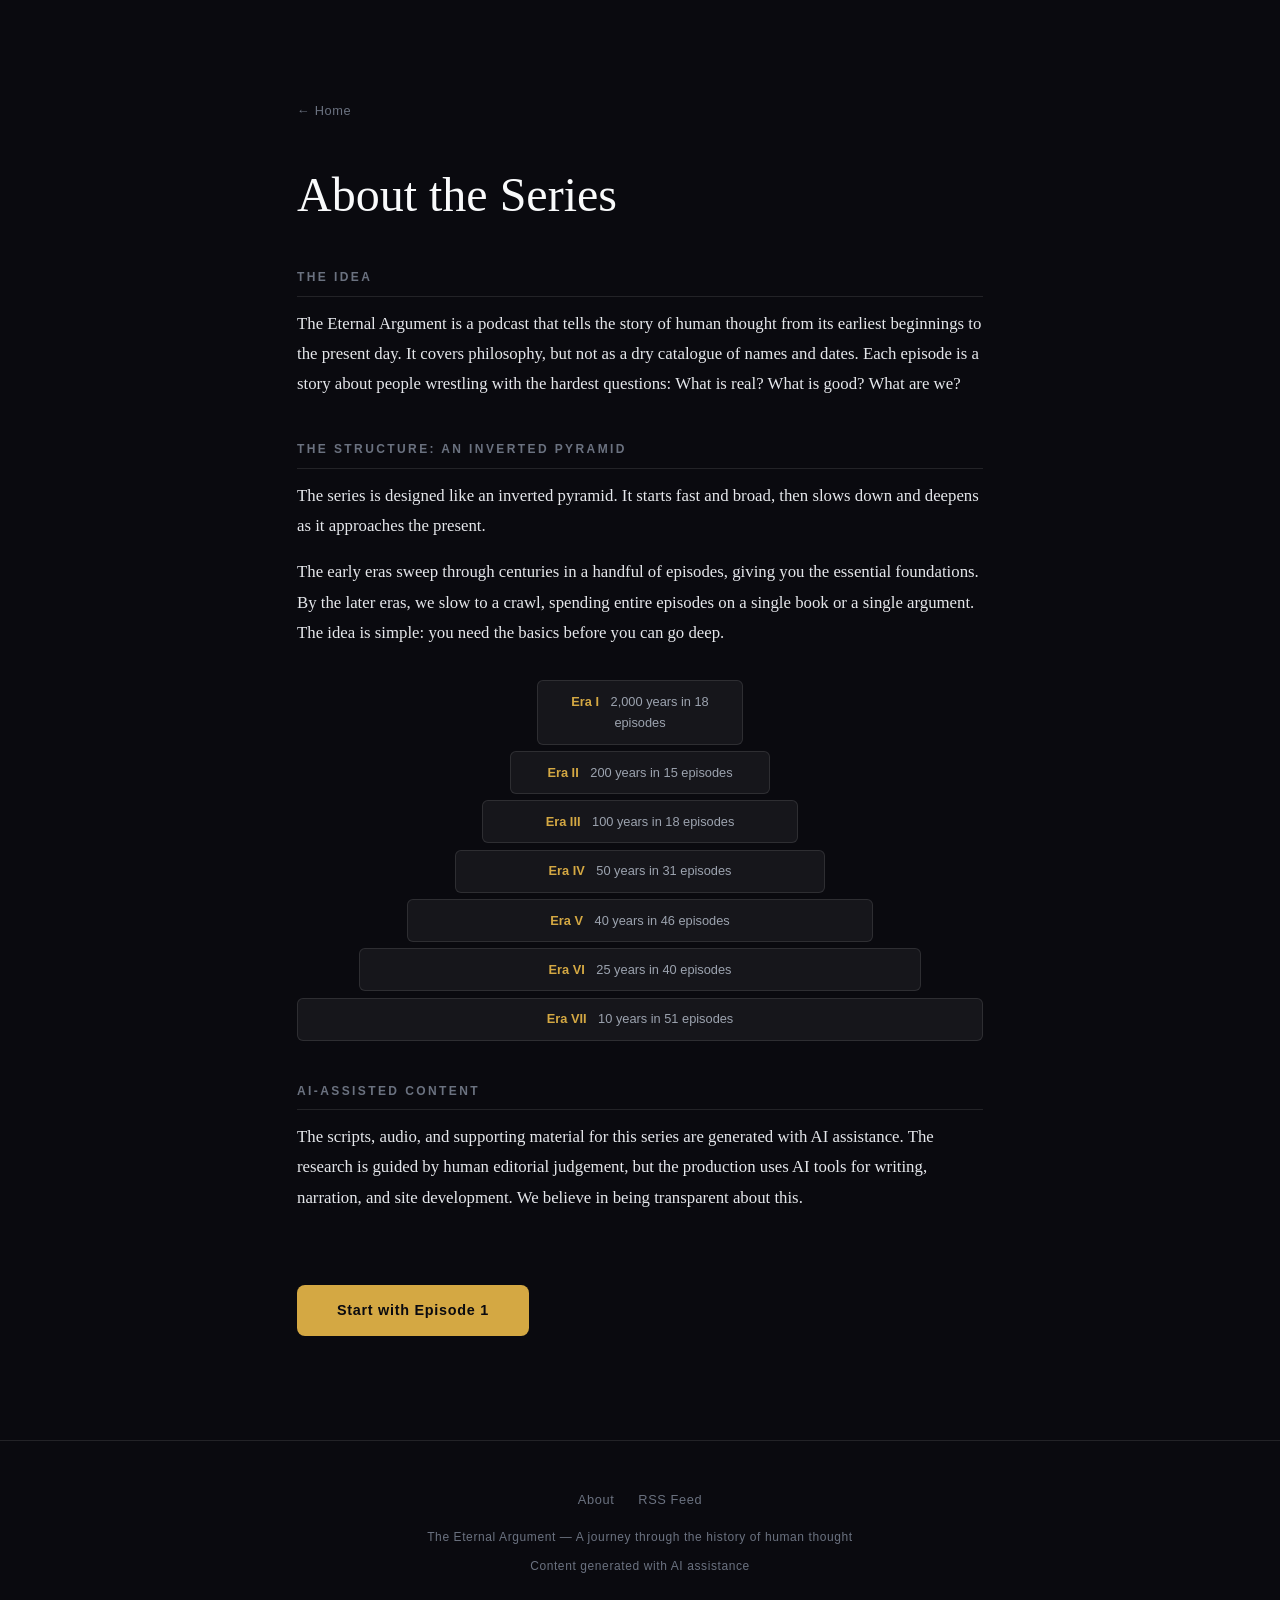
==== about.html @ a3d79c55 "Add about page, RSS feed, favicon, meta tags, and site improvements - About page with inverted pyram" ====
<!DOCTYPE html>
<html lang="en">
<head>
    <meta charset="UTF-8">
    <meta name="viewport" content="width=device-width, initial-scale=1.0">
    <title>About — The Eternal Argument</title>
    <meta name="description" content="About The Eternal Argument podcast — a journey through the history of human thought, structured as an inverted pyramid.">
    <meta property="og:title" content="About — The Eternal Argument">
    <meta property="og:description" content="About The Eternal Argument podcast — from myth to machine.">
    <meta property="og:type" content="website">
    <meta name="twitter:card" content="summary">
    <link rel="icon" href="assets/favicon.svg" type="image/svg+xml">
    <link rel="stylesheet" href="styles.css">
</head>
<body data-page="about">

    <!-- Top Bar -->
    <nav class="top-bar visible">
        <a href="index.html" class="site-title">The Eternal Argument</a>
        <div class="search-container">
            <span class="search-icon">&#x1F50D;</span>
            <input type="text" class="search-input" placeholder="Search episodes...">
            <div class="search-results"></div>
        </div>
    </nav>

    <div class="about-page">
        <header class="about-header">
            <a href="index.html" class="back-link">&larr; Home</a>
            <h1>About the Series</h1>
        </header>

        <main class="about-body">
            <section class="about-section">
                <h2>The Idea</h2>
                <p>The Eternal Argument is a podcast that tells the story of human thought from its earliest beginnings to the present day. It covers philosophy, but not as a dry catalogue of names and dates. Each episode is a story about people wrestling with the hardest questions: What is real? What is good? What are we?</p>
            </section>

            <section class="about-section">
                <h2>The Structure: An Inverted Pyramid</h2>
                <p>The series is designed like an inverted pyramid. It starts fast and broad, then slows down and deepens as it approaches the present.</p>
                <p>The early eras sweep through centuries in a handful of episodes, giving you the essential foundations. By the later eras, we slow to a crawl, spending entire episodes on a single book or a single argument. The idea is simple: you need the basics before you can go deep.</p>
                <div class="pyramid">
                    <div class="pyramid-row" style="--width: 30%"><span>Era I</span> 2,000 years in 18 episodes</div>
                    <div class="pyramid-row" style="--width: 38%"><span>Era II</span> 200 years in 15 episodes</div>
                    <div class="pyramid-row" style="--width: 46%"><span>Era III</span> 100 years in 18 episodes</div>
                    <div class="pyramid-row" style="--width: 54%"><span>Era IV</span> 50 years in 31 episodes</div>
                    <div class="pyramid-row" style="--width: 68%"><span>Era V</span> 40 years in 46 episodes</div>
                    <div class="pyramid-row" style="--width: 82%"><span>Era VI</span> 25 years in 40 episodes</div>
                    <div class="pyramid-row" style="--width: 100%"><span>Era VII</span> 10 years in 51 episodes</div>
                </div>
            </section>

            <section class="about-section">
                <h2>AI-Assisted Content</h2>
                <p>The scripts, audio, and supporting material for this series are generated with AI assistance. The research is guided by human editorial judgement, but the production uses AI tools for writing, narration, and site development. We believe in being transparent about this.</p>
            </section>

            <section class="about-section">
                <a href="episode.html?ep=1" class="cta-button">Start with Episode 1</a>
            </section>
        </main>
    </div>

    <footer class="site-footer">
        <div class="footer-links">
            <a href="about.html">About</a>
            <a href="feed.xml">RSS Feed</a>
        </div>
        <div>The Eternal Argument &mdash; A journey through the history of human thought</div>
        <div>Content generated with AI assistance</div>
    </footer>

    <script src="script.js"></script>
</body>
</html>
---- styles.css ----
/* ============================================
   The Eternal Argument — Global Styles
   Dark/Cinematic Theme
   ============================================ */

/* --- Reset & Base --- */
*, *::before, *::after {
    margin: 0;
    padding: 0;
    box-sizing: border-box;
}

:root {
    --bg-deep: #0a0a0f;
    --bg-surface: #111827;
    --bg-card: rgba(255, 255, 255, 0.05);
    --bg-card-hover: rgba(255, 255, 255, 0.08);
    --border-subtle: rgba(255, 255, 255, 0.1);
    --border-hover: rgba(255, 255, 255, 0.2);
    --text-primary: #f9fafb;
    --text-body: #e5e7eb;
    --text-muted: #9ca3af;
    --text-dim: #6b7280;
    --accent-gold: #d4a843;
    --era-1: #c9a84c;
    --era-2: #3b82f6;
    --era-3: #ef4444;
    --era-4: #8b5cf6;
    --era-5: #06b6d4;
    --era-6: #22c55e;
    --era-7: #f97316;
}

html {
    scroll-behavior: smooth;
}

body {
    font-family: 'Georgia', 'Times New Roman', serif;
    line-height: 1.7;
    color: var(--text-body);
    background: var(--bg-deep);
    min-height: 100vh;
}

a {
    color: var(--accent-gold);
    text-decoration: none;
    transition: color 0.3s ease;
}

a:hover {
    color: #e8c05a;
}

/* --- Progress Bar --- */
.progress-bar {
    position: fixed;
    top: 0;
    left: 0;
    width: 0%;
    height: 3px;
    background: linear-gradient(90deg, var(--accent-gold), #e8c05a);
    z-index: 1001;
    transition: width 0.15s ease;
}

/* --- Navigation / Search Bar --- */
.top-bar {
    position: fixed;
    top: 0;
    left: 0;
    right: 0;
    z-index: 100;
    padding: 1rem 2rem;
    display: flex;
    align-items: center;
    justify-content: space-between;
    background: rgba(10, 10, 15, 0.85);
    backdrop-filter: blur(20px);
    border-bottom: 1px solid var(--border-subtle);
    transform: translateY(-100%);
    transition: transform 0.3s ease;
}

.top-bar.visible {
    transform: translateY(0);
}

.top-bar .site-title {
    font-family: -apple-system, BlinkMacSystemFont, 'Segoe UI', sans-serif;
    font-size: 0.9rem;
    font-weight: 600;
    color: var(--accent-gold);
    letter-spacing: 0.05em;
    text-transform: uppercase;
}

.search-container {
    position: relative;
}

.search-input {
    padding: 0.5rem 1rem 0.5rem 2.5rem;
    border: 1px solid var(--border-subtle);
    border-radius: 8px;
    background: rgba(255, 255, 255, 0.05);
    color: var(--text-body);
    font-family: -apple-system, BlinkMacSystemFont, 'Segoe UI', sans-serif;
    font-size: 0.85rem;
    width: 250px;
    transition: all 0.3s ease;
    outline: none;
}

.search-input::placeholder {
    color: var(--text-dim);
}

.search-input:focus {
    border-color: var(--accent-gold);
    background: rgba(255, 255, 255, 0.08);
    width: 300px;
}

.search-icon {
    position: absolute;
    left: 0.75rem;
    top: 50%;
    transform: translateY(-50%);
    color: var(--text-dim);
    font-size: 0.85rem;
}

.search-results {
    position: absolute;
    top: calc(100% + 0.5rem);
    right: 0;
    width: 400px;
    max-height: 400px;
    overflow-y: auto;
    background: rgba(17, 24, 39, 0.98);
    border: 1px solid var(--border-subtle);
    border-radius: 12px;
    display: none;
    z-index: 200;
}

.search-results.active {
    display: block;
}

.search-result-item {
    padding: 0.75rem 1rem;
    border-bottom: 1px solid var(--border-subtle);
    cursor: pointer;
    transition: background 0.2s ease;
}

.search-result-item:last-child {
    border-bottom: none;
}

.search-result-item:hover {
    background: rgba(255, 255, 255, 0.05);
}

.search-result-item .ep-number {
    font-family: -apple-system, BlinkMacSystemFont, 'Segoe UI', sans-serif;
    font-size: 0.75rem;
    color: var(--text-dim);
    text-transform: uppercase;
    letter-spacing: 0.05em;
}

.search-result-item .ep-title {
    color: var(--text-primary);
    font-size: 0.9rem;
    margin-top: 0.15rem;
}

.search-result-item .ep-focus {
    color: var(--text-muted);
    font-size: 0.8rem;
    font-style: italic;
}

/* --- Hero Section (Landing Page) --- */
.hero {
    min-height: 100vh;
    display: flex;
    flex-direction: column;
    align-items: center;
    justify-content: center;
    text-align: center;
    padding: 2rem;
    position: relative;
    overflow: hidden;
}

.hero::before {
    content: '';
    position: absolute;
    top: 20%;
    left: 50%;
    transform: translateX(-50%);
    width: 600px;
    height: 400px;
    background: radial-gradient(ellipse at center, rgba(212, 168, 67, 0.06) 0%, transparent 70%);
    pointer-events: none;
}

.hero-content {
    position: relative;
    z-index: 1;
    max-width: 800px;
}

.hero-label {
    font-family: -apple-system, BlinkMacSystemFont, 'Segoe UI', sans-serif;
    font-size: 0.8rem;
    letter-spacing: 0.3em;
    text-transform: uppercase;
    color: var(--accent-gold);
    margin-bottom: 1.5rem;
    opacity: 0;
    animation: fadeIn 1s ease 0.3s forwards;
}

.hero h1 {
    font-size: clamp(2.5rem, 6vw, 5rem);
    font-weight: 400;
    color: var(--text-primary);
    line-height: 1.15;
    margin-bottom: 1.5rem;
    opacity: 0;
    animation: fadeIn 1s ease 0.6s forwards;
}

.hero .tagline {
    font-size: clamp(1rem, 2.5vw, 1.4rem);
    color: var(--text-muted);
    font-style: italic;
    margin-bottom: 2.5rem;
    opacity: 0;
    animation: fadeIn 1s ease 0.9s forwards;
}

.hero .episode-count {
    font-family: -apple-system, BlinkMacSystemFont, 'Segoe UI', sans-serif;
    font-size: 0.85rem;
    color: var(--text-dim);
    letter-spacing: 0.1em;
    opacity: 0;
    animation: fadeIn 1s ease 1.2s forwards;
}

.hero .episode-count span {
    color: var(--accent-gold);
    font-weight: 600;
}

.cta-button {
    display: inline-block;
    margin-top: 2rem;
    padding: 0.85rem 2.5rem;
    font-family: -apple-system, BlinkMacSystemFont, 'Segoe UI', sans-serif;
    font-size: 0.9rem;
    font-weight: 600;
    letter-spacing: 0.05em;
    color: var(--bg-deep);
    background: var(--accent-gold);
    border-radius: 8px;
    text-decoration: none;
    transition: all 0.3s ease;
    opacity: 0;
    animation: fadeIn 1s ease 1.2s forwards;
}

.cta-button:hover {
    background: #e8c05a;
    color: var(--bg-deep);
    transform: translateY(-2px);
    box-shadow: 0 4px 20px rgba(212, 168, 67, 0.3);
}

.scroll-indicator {
    position: absolute;
    bottom: 2rem;
    left: 50%;
    transform: translateX(-50%);
    opacity: 0;
    animation: fadeIn 1s ease 1.5s forwards, float 2s ease-in-out infinite 2s;
}

.scroll-indicator::after {
    content: '';
    display: block;
    width: 2px;
    height: 40px;
    background: linear-gradient(to bottom, var(--accent-gold), transparent);
    margin: 0 auto;
}

/* --- Era Timeline (Landing Page) --- */
.eras-section {
    max-width: 900px;
    margin: 0 auto;
    padding: 4rem 2rem 6rem;
}

.section-heading {
    font-family: -apple-system, BlinkMacSystemFont, 'Segoe UI', sans-serif;
    font-size: 0.8rem;
    letter-spacing: 0.25em;
    text-transform: uppercase;
    color: var(--text-dim);
    text-align: center;
    margin-bottom: 3rem;
}

.era-timeline {
    position: relative;
    padding-left: 3rem;
}

.era-timeline::before {
    content: '';
    position: absolute;
    left: 0;
    top: 0;
    bottom: 0;
    width: 2px;
    background: linear-gradient(
        to bottom,
        var(--era-1),
        var(--era-2),
        var(--era-3),
        var(--era-4),
        var(--era-5),
        var(--era-6),
        var(--era-7)
    );
}

.era-card {
    display: block;
    position: relative;
    margin-bottom: 2rem;
    padding: 1.5rem 2rem;
    background: var(--bg-card);
    border: 1px solid var(--border-subtle);
    border-radius: 12px;
    cursor: pointer;
    transition: all 0.3s ease;
    opacity: 0;
    transform: translateX(-20px);
    text-decoration: none;
}

.era-card.visible {
    opacity: 1;
    transform: translateX(0);
}

.era-card::before {
    content: '';
    position: absolute;
    left: -3rem;
    top: 50%;
    transform: translate(-50%, -50%);
    width: 14px;
    height: 14px;
    border-radius: 50%;
    border: 3px solid var(--border-subtle);
    background: var(--bg-deep);
    transition: all 0.3s ease;
    z-index: 1;
}

.era-card:hover {
    background: var(--bg-card-hover);
    border-color: var(--border-hover);
    transform: translateX(4px);
}

.era-card:hover::before {
    transform: translate(-50%, -50%) scale(1.3);
}

.era-card[data-era="1"]::before { border-color: var(--era-1); }
.era-card[data-era="1"]:hover { box-shadow: 0 0 30px rgba(201, 168, 76, 0.1); }
.era-card[data-era="2"]::before { border-color: var(--era-2); }
.era-card[data-era="2"]:hover { box-shadow: 0 0 30px rgba(59, 130, 246, 0.1); }
.era-card[data-era="3"]::before { border-color: var(--era-3); }
.era-card[data-era="3"]:hover { box-shadow: 0 0 30px rgba(239, 68, 68, 0.1); }
.era-card[data-era="4"]::before { border-color: var(--era-4); }
.era-card[data-era="4"]:hover { box-shadow: 0 0 30px rgba(139, 92, 246, 0.1); }
.era-card[data-era="5"]::before { border-color: var(--era-5); }
.era-card[data-era="5"]:hover { box-shadow: 0 0 30px rgba(6, 182, 212, 0.1); }
.era-card[data-era="6"]::before { border-color: var(--era-6); }
.era-card[data-era="6"]:hover { box-shadow: 0 0 30px rgba(34, 197, 94, 0.1); }
.era-card[data-era="7"]::before { border-color: var(--era-7); }
.era-card[data-era="7"]:hover { box-shadow: 0 0 30px rgba(249, 115, 22, 0.1); }

.era-card .era-number {
    font-family: -apple-system, BlinkMacSystemFont, 'Segoe UI', sans-serif;
    font-size: 0.7rem;
    letter-spacing: 0.2em;
    text-transform: uppercase;
    color: var(--text-dim);
    margin-bottom: 0.3rem;
}

.era-card .era-title {
    font-size: 1.4rem;
    color: var(--text-primary);
    font-weight: 400;
    margin-bottom: 0.3rem;
}

.era-card .era-subtitle {
    font-family: -apple-system, BlinkMacSystemFont, 'Segoe UI', sans-serif;
    font-size: 0.85rem;
    color: var(--text-muted);
    margin-bottom: 0.5rem;
}

.era-card .era-desc {
    font-size: 0.9rem;
    color: var(--text-dim);
    font-style: italic;
    margin-bottom: 0.75rem;
    line-height: 1.5;
}

.era-card .era-meta {
    font-family: -apple-system, BlinkMacSystemFont, 'Segoe UI', sans-serif;
    font-size: 0.75rem;
    color: var(--text-dim);
    letter-spacing: 0.05em;
}

.era-card .era-meta span {
    color: var(--text-muted);
}

/* --- Era Page Header --- */
.era-header {
    padding: 6rem 2rem 3rem;
    text-align: center;
    position: relative;
}

.era-header::after {
    content: '';
    position: absolute;
    bottom: 0;
    left: 50%;
    transform: translateX(-50%);
    width: 60px;
    height: 2px;
    background: var(--accent-gold);
}

.era-header .back-link {
    font-family: -apple-system, BlinkMacSystemFont, 'Segoe UI', sans-serif;
    font-size: 0.8rem;
    color: var(--text-dim);
    letter-spacing: 0.05em;
    display: inline-block;
    margin-bottom: 2rem;
    transition: color 0.3s ease;
}

.era-header .back-link:hover {
    color: var(--accent-gold);
}

.era-header .era-number-large {
    font-family: -apple-system, BlinkMacSystemFont, 'Segoe UI', sans-serif;
    font-size: 0.8rem;
    letter-spacing: 0.3em;
    text-transform: uppercase;
    color: var(--text-dim);
    margin-bottom: 0.75rem;
}

.era-header h1 {
    font-size: clamp(2rem, 5vw, 3.5rem);
    font-weight: 400;
    color: var(--text-primary);
    margin-bottom: 0.5rem;
}

.era-header .era-period {
    font-size: 1.1rem;
    color: var(--text-muted);
    font-style: italic;
    margin-bottom: 1rem;
}

.era-header .era-description {
    font-size: 1rem;
    color: var(--text-dim);
    max-width: 600px;
    margin: 0 auto;
    line-height: 1.6;
}

/* --- Section Groups (Era Page) --- */
.sections-container {
    max-width: 900px;
    margin: 0 auto;
    padding: 3rem 2rem 4rem;
}

.section-group {
    margin-bottom: 3rem;
}

.section-group-header {
    margin-bottom: 1.5rem;
    padding-bottom: 0.75rem;
    border-bottom: 1px solid var(--border-subtle);
}

.section-group-header h2 {
    font-size: 1.3rem;
    font-weight: 400;
    color: var(--text-primary);
}

.section-group-header .section-subtitle {
    font-family: -apple-system, BlinkMacSystemFont, 'Segoe UI', sans-serif;
    font-size: 0.8rem;
    color: var(--text-dim);
    font-style: italic;
    margin-top: 0.25rem;
}

/* --- Episode Cards (Era Page) --- */
.episode-list {
    display: flex;
    flex-direction: column;
    gap: 0.75rem;
}

.episode-card {
    display: flex;
    align-items: flex-start;
    gap: 1.25rem;
    padding: 1.25rem 1.5rem;
    background: var(--bg-card);
    border: 1px solid var(--border-subtle);
    border-radius: 10px;
    cursor: pointer;
    transition: all 0.3s ease;
}

.episode-card:hover {
    background: var(--bg-card-hover);
    border-color: var(--border-hover);
    transform: translateX(4px);
}

.episode-card .ep-num {
    font-family: -apple-system, BlinkMacSystemFont, 'Segoe UI', sans-serif;
    font-size: 0.75rem;
    color: var(--text-dim);
    min-width: 2.5rem;
    padding-top: 0.2rem;
    letter-spacing: 0.05em;
}

.episode-card .ep-info {
    flex: 1;
}

.episode-card .ep-title {
    font-size: 1.05rem;
    color: var(--text-primary);
    margin-bottom: 0.2rem;
    line-height: 1.4;
}

.episode-card .ep-focus {
    font-family: -apple-system, BlinkMacSystemFont, 'Segoe UI', sans-serif;
    font-size: 0.8rem;
    color: var(--text-muted);
    font-style: italic;
}

.episode-card .ep-concept {
    font-family: -apple-system, BlinkMacSystemFont, 'Segoe UI', sans-serif;
    font-size: 0.75rem;
    color: var(--text-dim);
    margin-top: 0.4rem;
    line-height: 1.4;
}

.episode-card .ep-badge {
    font-size: 0.6rem;
    color: var(--accent-gold);
    padding-top: 0.3rem;
    opacity: 0.7;
}

.episode-card .ep-soon {
    font-family: -apple-system, BlinkMacSystemFont, 'Segoe UI', sans-serif;
    font-size: 0.6rem;
    letter-spacing: 0.05em;
    text-transform: uppercase;
    color: var(--text-dim);
    padding-top: 0.3rem;
    opacity: 0.5;
}

.episode-card .ep-arrow {
    color: var(--text-dim);
    font-size: 1rem;
    padding-top: 0.2rem;
    transition: transform 0.3s ease, color 0.3s ease;
}

.episode-card:hover .ep-arrow {
    transform: translateX(4px);
    color: var(--accent-gold);
}

/* --- Episode Page --- */
.episode-header {
    padding: 6rem 2rem 3rem;
    max-width: 750px;
    margin: 0 auto;
}

.episode-header .breadcrumb {
    font-family: -apple-system, BlinkMacSystemFont, 'Segoe UI', sans-serif;
    font-size: 0.8rem;
    color: var(--text-dim);
    margin-bottom: 2rem;
    display: flex;
    align-items: center;
    gap: 0.5rem;
    flex-wrap: wrap;
}

.episode-header .breadcrumb a {
    color: var(--text-dim);
}

.episode-header .breadcrumb a:hover {
    color: var(--accent-gold);
}

.episode-header .breadcrumb .separator {
    color: var(--text-dim);
    opacity: 0.5;
}

.episode-header .ep-label {
    font-family: -apple-system, BlinkMacSystemFont, 'Segoe UI', sans-serif;
    font-size: 0.8rem;
    letter-spacing: 0.2em;
    text-transform: uppercase;
    color: var(--text-dim);
    margin-bottom: 0.75rem;
}

.episode-header h1 {
    font-size: clamp(1.8rem, 4vw, 2.8rem);
    font-weight: 400;
    color: var(--text-primary);
    line-height: 1.25;
    margin-bottom: 0.75rem;
}

.episode-header .ep-focus-line {
    font-size: 1.15rem;
    color: var(--text-muted);
    font-style: italic;
}

/* --- Episode Body --- */
.episode-body {
    max-width: 750px;
    margin: 0 auto;
    padding: 2rem 2rem 4rem;
}

.episode-section {
    margin-bottom: 2.5rem;
}

.episode-section h2 {
    font-family: -apple-system, BlinkMacSystemFont, 'Segoe UI', sans-serif;
    font-size: 0.75rem;
    letter-spacing: 0.2em;
    text-transform: uppercase;
    color: var(--text-dim);
    margin-bottom: 0.75rem;
    padding-bottom: 0.5rem;
    border-bottom: 1px solid var(--border-subtle);
}

.episode-section p {
    font-size: 1.05rem;
    line-height: 1.8;
    color: var(--text-body);
}

.highlight-box {
    padding: 1.5rem;
    background: var(--bg-card);
    border-left: 3px solid var(--accent-gold);
    border-radius: 0 10px 10px 0;
    margin-top: 0.5rem;
}

.highlight-box .label {
    font-family: -apple-system, BlinkMacSystemFont, 'Segoe UI', sans-serif;
    font-size: 0.7rem;
    letter-spacing: 0.15em;
    text-transform: uppercase;
    color: var(--accent-gold);
    margin-bottom: 0.4rem;
}

.highlight-box .value {
    font-size: 1.1rem;
    color: var(--text-primary);
    line-height: 1.6;
}

/* --- Transcript --- */
.transcript-content {
    font-size: 1rem;
    line-height: 1.9;
    color: var(--text-body);
}

.transcript-content h1,
.transcript-content h2,
.transcript-content h3 {
    color: var(--text-primary);
    margin-top: 2rem;
    margin-bottom: 0.75rem;
    font-weight: 400;
}

.transcript-content h1 { font-size: 1.4rem; }
.transcript-content h2 { font-size: 1.2rem; }
.transcript-content h3 { font-size: 1.05rem; }

.transcript-content p {
    margin-bottom: 1rem;
}

.transcript-content blockquote {
    border-left: 3px solid var(--accent-gold);
    padding-left: 1.25rem;
    margin: 1.5rem 0;
    color: var(--text-muted);
    font-style: italic;
}

.transcript-content strong {
    color: var(--text-primary);
}

/* --- Audio Player --- */
.audio-section {
    margin: 2rem 0 3rem;
    padding: 2rem;
    background: var(--bg-card);
    border: 1px solid var(--border-subtle);
    border-radius: 12px;
    text-align: center;
}

.audio-section h2 {
    font-family: -apple-system, BlinkMacSystemFont, 'Segoe UI', sans-serif;
    font-size: 0.75rem;
    letter-spacing: 0.2em;
    text-transform: uppercase;
    color: var(--text-dim);
    margin-bottom: 1rem;
    border: none;
    padding: 0;
}

.audio-section audio {
    width: 100%;
    max-width: 500px;
    border-radius: 8px;
}

.audio-coming-soon {
    font-family: -apple-system, BlinkMacSystemFont, 'Segoe UI', sans-serif;
    font-size: 0.9rem;
    color: var(--text-dim);
    font-style: italic;
}

/* --- Navigation (Prev/Next) --- */
.nav-footer {
    max-width: 750px;
    margin: 0 auto;
    padding: 2rem;
    display: flex;
    justify-content: space-between;
    align-items: center;
    gap: 1rem;
    border-top: 1px solid var(--border-subtle);
}

.nav-btn {
    display: flex;
    flex-direction: column;
    gap: 0.2rem;
    padding: 1rem 1.25rem;
    background: var(--bg-card);
    border: 1px solid var(--border-subtle);
    border-radius: 10px;
    color: var(--text-body);
    text-decoration: none;
    transition: all 0.3s ease;
    max-width: 45%;
}

.nav-btn:hover {
    background: var(--bg-card-hover);
    border-color: var(--border-hover);
    color: var(--text-primary);
}

.nav-btn.next {
    text-align: right;
    margin-left: auto;
}

.nav-btn .nav-label {
    font-family: -apple-system, BlinkMacSystemFont, 'Segoe UI', sans-serif;
    font-size: 0.7rem;
    letter-spacing: 0.1em;
    text-transform: uppercase;
    color: var(--text-dim);
}

.nav-btn .nav-title {
    font-size: 0.9rem;
    color: var(--text-muted);
    line-height: 1.3;
}

.nav-btn:hover .nav-title {
    color: var(--text-primary);
}

/* --- Era Navigation (Prev/Next) --- */
.era-nav-footer {
    max-width: 900px;
    margin: 0 auto;
    padding: 2rem;
    display: flex;
    justify-content: space-between;
    align-items: center;
    gap: 1rem;
    border-top: 1px solid var(--border-subtle);
}

/* --- Footer --- */
.site-footer {
    text-align: center;
    padding: 3rem 2rem;
    font-family: -apple-system, BlinkMacSystemFont, 'Segoe UI', sans-serif;
    font-size: 0.75rem;
    color: var(--text-dim);
    letter-spacing: 0.05em;
    display: flex;
    flex-direction: column;
    gap: 0.5rem;
    border-top: 1px solid var(--border-subtle);
}

.footer-links {
    display: flex;
    justify-content: center;
    gap: 1.5rem;
    margin-bottom: 0.5rem;
}

.footer-links a {
    color: var(--text-dim);
    font-size: 0.8rem;
    transition: color 0.3s ease;
}

.footer-links a:hover {
    color: var(--accent-gold);
}

/* --- About Page --- */
.about-page {
    max-width: 750px;
    margin: 0 auto;
    padding: 0 2rem;
}

.about-header {
    padding: 6rem 0 2rem;
}

.about-header .back-link {
    font-family: -apple-system, BlinkMacSystemFont, 'Segoe UI', sans-serif;
    font-size: 0.8rem;
    color: var(--text-dim);
    letter-spacing: 0.05em;
    display: inline-block;
    margin-bottom: 2rem;
    transition: color 0.3s ease;
}

.about-header .back-link:hover {
    color: var(--accent-gold);
}

.about-header h1 {
    font-size: clamp(2rem, 5vw, 3rem);
    font-weight: 400;
    color: var(--text-primary);
}

.about-body {
    padding-bottom: 4rem;
}

.about-section {
    margin-bottom: 2.5rem;
}

.about-section h2 {
    font-family: -apple-system, BlinkMacSystemFont, 'Segoe UI', sans-serif;
    font-size: 0.75rem;
    letter-spacing: 0.2em;
    text-transform: uppercase;
    color: var(--text-dim);
    margin-bottom: 0.75rem;
    padding-bottom: 0.5rem;
    border-bottom: 1px solid var(--border-subtle);
}

.about-section p {
    font-size: 1.05rem;
    line-height: 1.8;
    color: var(--text-body);
    margin-bottom: 1rem;
}

.pyramid {
    margin: 2rem auto;
    display: flex;
    flex-direction: column;
    align-items: center;
    gap: 0.4rem;
}

.pyramid-row {
    width: var(--width, 50%);
    padding: 0.6rem 1.25rem;
    background: var(--bg-card);
    border: 1px solid var(--border-subtle);
    border-radius: 6px;
    font-family: -apple-system, BlinkMacSystemFont, 'Segoe UI', sans-serif;
    font-size: 0.8rem;
    color: var(--text-muted);
    text-align: center;
    transition: all 0.3s ease;
}

.pyramid-row span {
    color: var(--accent-gold);
    font-weight: 600;
    margin-right: 0.5rem;
}

.pyramid-row:hover {
    background: var(--bg-card-hover);
    border-color: var(--border-hover);
}

.about-section .cta-button {
    animation: none;
    opacity: 1;
}

@media (max-width: 768px) {
    .about-page {
        padding: 0 1.5rem;
    }

    .about-header {
        padding: 5rem 0 1.5rem;
    }

    .pyramid-row {
        width: calc(var(--width, 50%) + 20%) !important;
        max-width: 100%;
        font-size: 0.7rem;
        padding: 0.5rem 0.75rem;
    }
}

/* --- Animations --- */
@keyframes fadeIn {
    from { opacity: 0; }
    to { opacity: 1; }
}

@keyframes float {
    0%, 100% { transform: translateX(-50%) translateY(0); }
    50% { transform: translateX(-50%) translateY(-10px); }
}

.fade-in {
    opacity: 0;
    transform: translateY(20px);
    transition: opacity 0.6s ease, transform 0.6s ease;
}

.fade-in.visible {
    opacity: 1;
    transform: translateY(0);
}

/* --- Loading State --- */
.loading {
    display: flex;
    align-items: center;
    justify-content: center;
    min-height: 50vh;
    color: var(--text-dim);
    font-style: italic;
}

/* --- Error State --- */
.error-state {
    display: flex;
    flex-direction: column;
    align-items: center;
    justify-content: center;
    min-height: 50vh;
    text-align: center;
    padding: 2rem;
}

.error-state h1 {
    font-size: 2rem;
    color: var(--text-primary);
    margin-bottom: 1rem;
}

.error-state p {
    color: var(--text-muted);
    margin-bottom: 2rem;
}

/* --- Responsive --- */
@media (max-width: 768px) {
    .top-bar {
        padding: 0.75rem 1rem;
    }

    .search-input {
        width: 180px;
    }

    .search-input:focus {
        width: 200px;
    }

    .search-results {
        width: calc(100vw - 2rem);
        right: -0.5rem;
    }

    .hero {
        padding: 2rem 1.5rem;
    }

    .eras-section {
        padding: 3rem 1.5rem 4rem;
    }

    .era-timeline {
        padding-left: 2.5rem;
    }

    .era-card::before {
        left: -2.5rem;
    }

    .era-card {
        padding: 1.25rem 1.25rem;
    }

    .era-header {
        padding: 5rem 1.5rem 2.5rem;
    }

    .sections-container {
        padding: 2rem 1.5rem 3rem;
    }

    .episode-card {
        padding: 1rem 1.25rem;
    }

    .episode-header {
        padding: 5rem 1.5rem 2rem;
    }

    .episode-body {
        padding: 1.5rem 1.5rem 3rem;
    }

    .nav-footer,
    .era-nav-footer {
        padding: 2rem 1.5rem;
        flex-direction: column;
    }

    .nav-btn {
        max-width: 100%;
        width: 100%;
    }

    .nav-btn.next {
        text-align: left;
    }
}

@media (max-width: 480px) {
    .era-card .era-title {
        font-size: 1.2rem;
    }

    .episode-card {
        gap: 0.75rem;
    }

    .episode-card .ep-num {
        min-width: 2rem;
    }
}
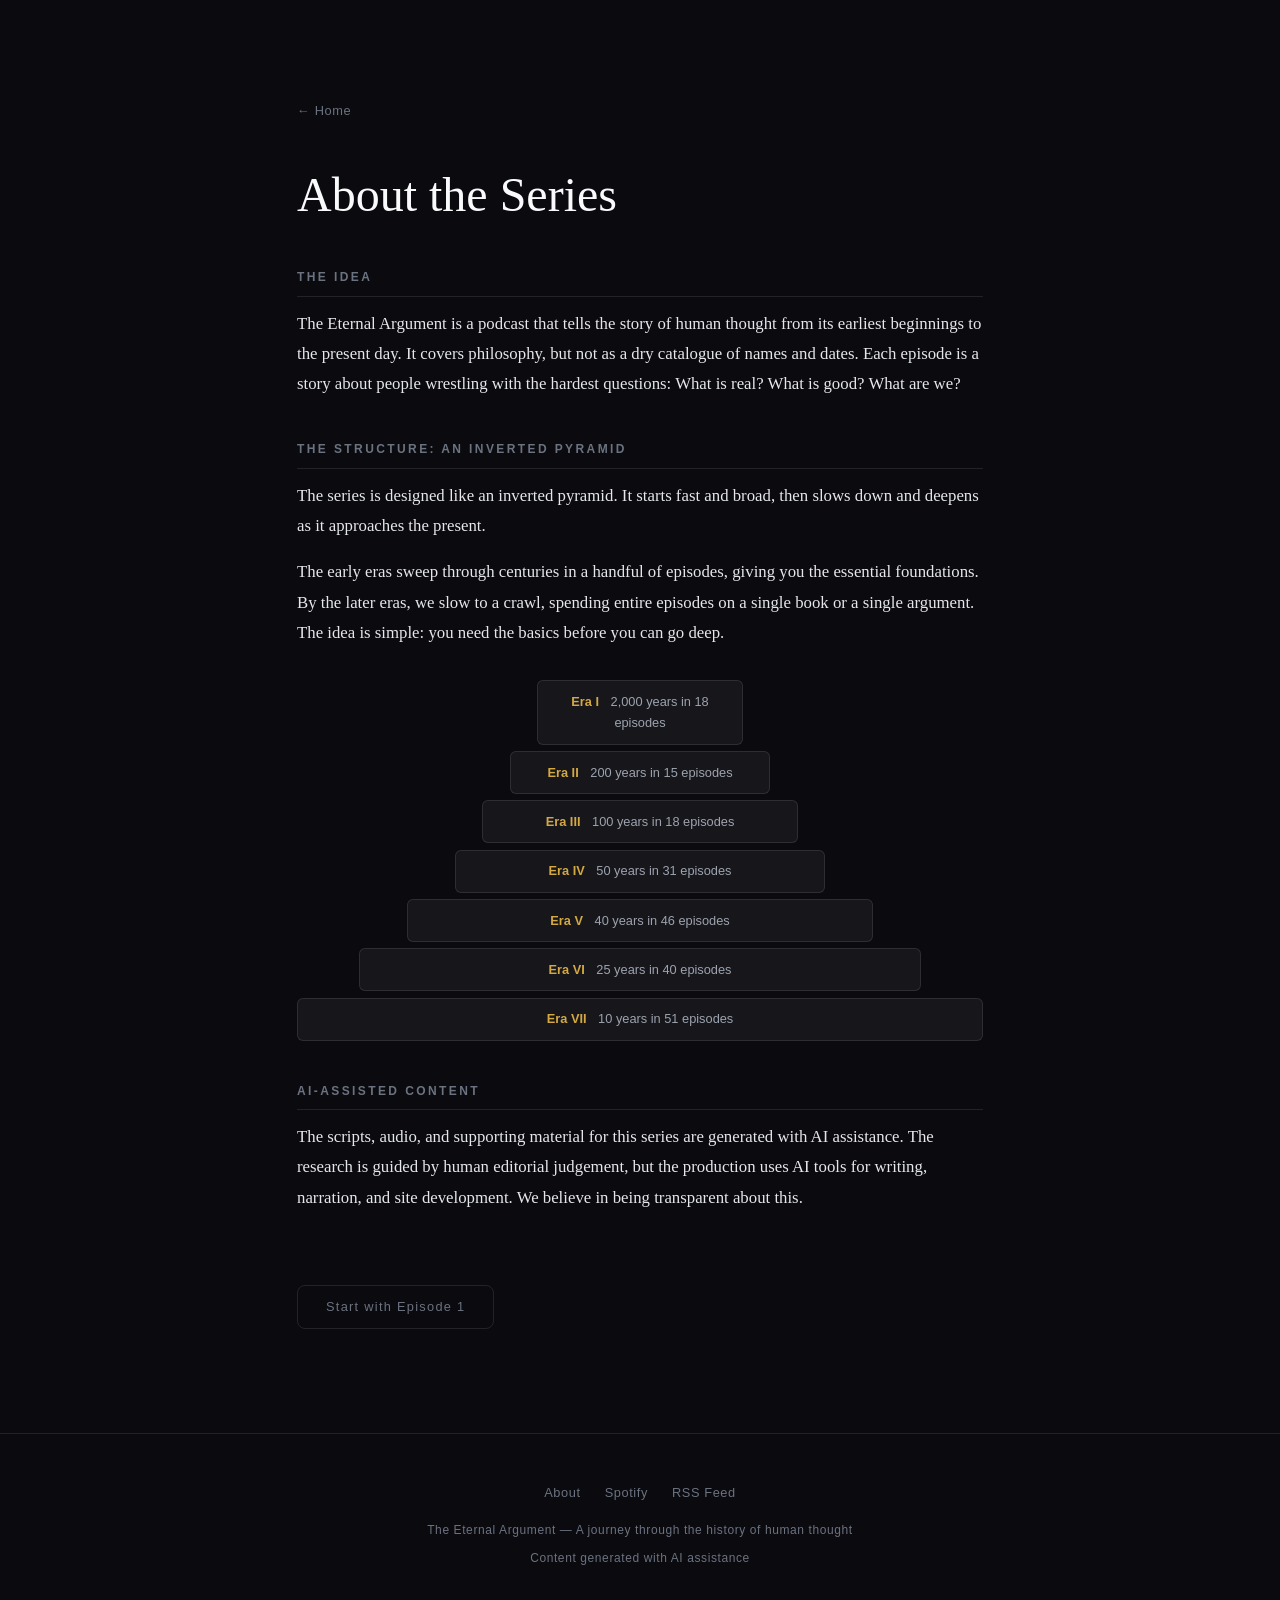
==== commit faaa7385: "Add Spotify links, RSS autodiscovery, and code cleanup Adds Spotify link to all page footers, RSS au" ====
--- a/about.html
+++ b/about.html
@@ -10,6 +10,7 @@
     <meta property="og:type" content="website">
     <meta name="twitter:card" content="summary">
     <link rel="icon" href="assets/favicon.svg" type="image/svg+xml">
+    <link rel="alternate" type="application/rss+xml" title="The Eternal Argument" href="feed.xml">
     <link rel="stylesheet" href="styles.css">
 </head>
 <body data-page="about">
@@ -65,6 +66,7 @@
     <footer class="site-footer">
         <div class="footer-links">
             <a href="about.html">About</a>
+            <a href="https://open.spotify.com/show/3qQfOkDq8JKTqL4s1WO6hy" target="_blank" rel="noopener">Spotify</a>
             <a href="feed.xml">RSS Feed</a>
         </div>
         <div>The Eternal Argument &mdash; A journey through the history of human thought</div>
--- a/styles.css
+++ b/styles.css
@@ -12,7 +12,6 @@
 
 :root {
     --bg-deep: #0a0a0f;
-    --bg-surface: #111827;
     --bg-card: rgba(255, 255, 255, 0.05);
     --bg-card-hover: rgba(255, 255, 255, 0.08);
     --border-subtle: rgba(255, 255, 255, 0.1);
@@ -263,13 +262,14 @@
 .cta-button {
     display: inline-block;
     margin-top: 2rem;
-    padding: 0.85rem 2.5rem;
-    font-family: -apple-system, BlinkMacSystemFont, 'Segoe UI', sans-serif;
-    font-size: 0.9rem;
-    font-weight: 600;
-    letter-spacing: 0.05em;
-    color: var(--bg-deep);
-    background: var(--accent-gold);
+    padding: 0.65rem 1.75rem;
+    font-family: -apple-system, BlinkMacSystemFont, 'Segoe UI', sans-serif;
+    font-size: 0.8rem;
+    font-weight: 400;
+    letter-spacing: 0.1em;
+    color: var(--text-dim);
+    background: transparent;
+    border: 1px solid var(--border-subtle);
     border-radius: 8px;
     text-decoration: none;
     transition: all 0.3s ease;
@@ -278,10 +278,8 @@
 }
 
 .cta-button:hover {
-    background: #e8c05a;
-    color: var(--bg-deep);
-    transform: translateY(-2px);
-    box-shadow: 0 4px 20px rgba(212, 168, 67, 0.3);
+    color: var(--accent-gold);
+    border-color: var(--accent-gold);
 }
 
 .scroll-indicator {
@@ -659,6 +657,34 @@
     opacity: 0.5;
 }
 
+.title-nav-row {
+    display: flex;
+    align-items: center;
+    max-width: 100vw;
+    margin: 0 -2rem;
+    padding: 0 2rem;
+}
+
+.title-nav-row h1 {
+    flex: 1;
+    text-align: center;
+}
+
+.title-nav-link {
+    flex-shrink: 0;
+    font-size: 2rem;
+    color: var(--text-dim);
+    text-decoration: none;
+    padding: 0.25rem 0.75rem;
+    opacity: 0.4;
+    transition: all 0.3s ease;
+}
+
+.title-nav-link:hover {
+    opacity: 1;
+    color: var(--accent-gold);
+}
+
 .episode-header .ep-label {
     font-family: -apple-system, BlinkMacSystemFont, 'Segoe UI', sans-serif;
     font-size: 0.8rem;
@@ -666,6 +692,7 @@
     text-transform: uppercase;
     color: var(--text-dim);
     margin-bottom: 0.75rem;
+    text-align: center;
 }
 
 .episode-header h1 {
@@ -680,6 +707,7 @@
     font-size: 1.15rem;
     color: var(--text-muted);
     font-style: italic;
+    text-align: center;
 }
 
 /* --- Episode Body --- */
@@ -734,6 +762,49 @@
 }
 
 /* --- Transcript --- */
+.transcript-toggle {
+    display: flex;
+    align-items: center;
+    justify-content: space-between;
+    width: 100%;
+    background: none;
+    border: none;
+    border-bottom: 1px solid var(--border-subtle);
+    padding: 0 0 0.5rem;
+    margin-bottom: 1.5rem;
+    cursor: pointer;
+    transition: all 0.3s ease;
+}
+
+.transcript-toggle h2 {
+    font-family: -apple-system, BlinkMacSystemFont, 'Segoe UI', sans-serif;
+    font-size: 0.75rem;
+    letter-spacing: 0.2em;
+    text-transform: uppercase;
+    color: var(--text-dim);
+    margin: 0;
+    border: none;
+    padding: 0;
+}
+
+.transcript-toggle:hover h2 {
+    color: var(--text-muted);
+}
+
+.toggle-icon {
+    font-size: 1.2rem;
+    color: var(--text-dim);
+    transition: transform 0.3s ease;
+}
+
+.transcript-toggle[aria-expanded="true"] .toggle-icon {
+    transform: rotate(90deg);
+}
+
+.transcript-content.collapsed {
+    display: none;
+}
+
 .transcript-content {
     font-size: 1rem;
     line-height: 1.9;
@@ -819,20 +890,15 @@
     display: flex;
     flex-direction: column;
     gap: 0.2rem;
-    padding: 1rem 1.25rem;
-    background: var(--bg-card);
-    border: 1px solid var(--border-subtle);
-    border-radius: 10px;
+    padding: 0.5rem 0;
     color: var(--text-body);
     text-decoration: none;
-    transition: all 0.3s ease;
+    transition: color 0.3s ease;
     max-width: 45%;
 }
 
 .nav-btn:hover {
-    background: var(--bg-card-hover);
-    border-color: var(--border-hover);
-    color: var(--text-primary);
+    color: var(--accent-gold);
 }
 
 .nav-btn.next {
@@ -995,23 +1061,6 @@
     opacity: 1;
 }
 
-@media (max-width: 768px) {
-    .about-page {
-        padding: 0 1.5rem;
-    }
-
-    .about-header {
-        padding: 5rem 0 1.5rem;
-    }
-
-    .pyramid-row {
-        width: calc(var(--width, 50%) + 20%) !important;
-        max-width: 100%;
-        font-size: 0.7rem;
-        padding: 0.5rem 0.75rem;
-    }
-}
-
 /* --- Animations --- */
 @keyframes fadeIn {
     from { opacity: 0; }
@@ -1068,6 +1117,21 @@
 
 /* --- Responsive --- */
 @media (max-width: 768px) {
+    .about-page {
+        padding: 0 1.5rem;
+    }
+
+    .about-header {
+        padding: 5rem 0 1.5rem;
+    }
+
+    .pyramid-row {
+        width: calc(var(--width, 50%) + 20%) !important;
+        max-width: 100%;
+        font-size: 0.7rem;
+        padding: 0.5rem 0.75rem;
+    }
+
     .top-bar {
         padding: 0.75rem 1rem;
     }
